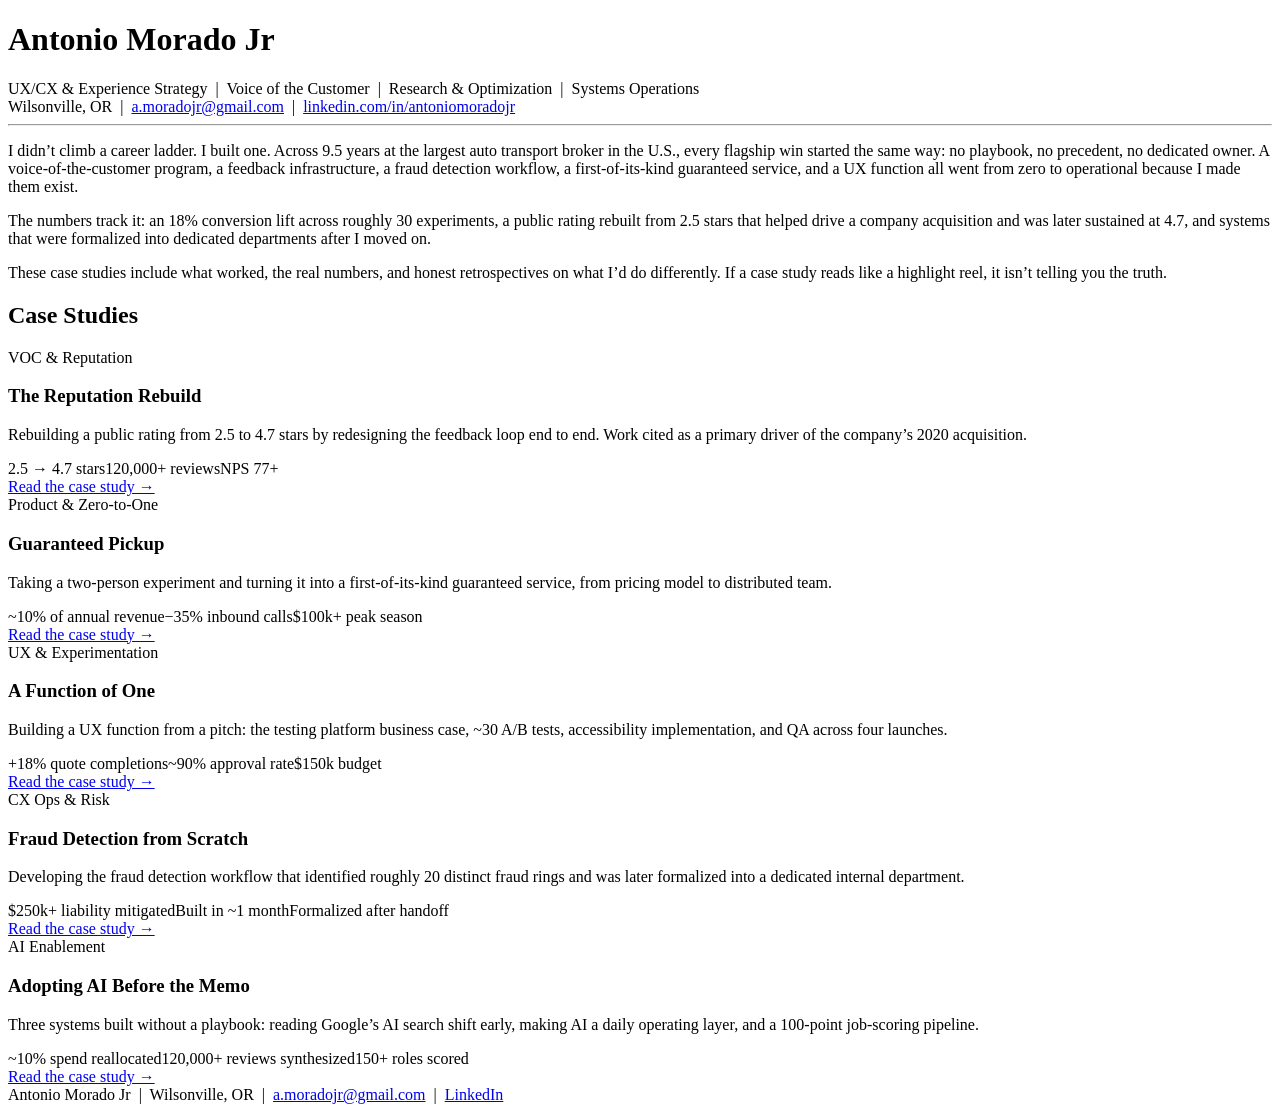
==== index.html @ a253881f "Add files via upload" ====
<!DOCTYPE html>
<html lang="en">
<head>
<meta charset="utf-8">
<meta name="viewport" content="width=device-width, initial-scale=1">
<title>Antonio Morado Jr | UX, CX &amp; Experience Strategy</title>
<meta name="description" content="Zero-to-one builder: UX research, experimentation, voice of the customer, and systems operations. Case studies with real numbers and honest retrospectives.">
<link rel="preconnect" href="https://fonts.googleapis.com">
<link href="https://fonts.googleapis.com/css2?family=Roboto:ital,wght@0,400;0,500;0,700;1,400;1,500&display=swap" rel="stylesheet">
<link rel="stylesheet" href="style.css">
</head>
<body><div class="wrap">

<h1 class="hero-title">Antonio Morado Jr</h1>
<div class="hero-sub">UX/CX &amp; Experience Strategy &nbsp;|&nbsp; Voice of the Customer &nbsp;|&nbsp; Research &amp; Optimization &nbsp;|&nbsp; Systems Operations</div>
<div class="hero-contact">Wilsonville, OR &nbsp;|&nbsp; <a href="mailto:a.moradojr@gmail.com">a.moradojr@gmail.com</a> &nbsp;|&nbsp; <a href="https://linkedin.com/in/antoniomoradojr">linkedin.com/in/antoniomoradojr</a></div>
<hr class="divider">
<p>I didn&rsquo;t climb a career ladder. I built one. Across 9.5 years at the largest auto transport broker in the U.S., every flagship win started the same way: no playbook, no precedent, no dedicated owner. A voice-of-the-customer program, a feedback infrastructure, a fraud detection workflow, a first-of-its-kind guaranteed service, and a UX function all went from zero to operational because I made them exist.</p>
<p>The numbers track it: an 18% conversion lift across roughly 30 experiments, a public rating rebuilt from 2.5 stars that helped drive a company acquisition and was later sustained at 4.7, and systems that were formalized into dedicated departments after I moved on.</p>
<p>These case studies include what worked, the real numbers, and honest retrospectives on what I&rsquo;d do differently. If a case study reads like a highlight reel, it isn&rsquo;t telling you the truth.</p>
<h2>Case Studies</h2>

<div class="cards">
<div class="card"><div class="cat">VOC &amp; Reputation</div><h3>The Reputation Rebuild</h3>
<p>Rebuilding a public rating from 2.5 to 4.7 stars by redesigning the feedback loop end to end. Work cited as a primary driver of the company&rsquo;s 2020 acquisition.</p>
<div class="chips"><span class="chip">2.5 &rarr; 4.7 stars</span><span class="chip">120,000+ reviews</span><span class="chip">NPS 77+</span></div>
<a class="go" href="reputation-rebuild.html">Read the case study &rarr;</a></div>

<div class="card"><div class="cat">Product &amp; Zero-to-One</div><h3>Guaranteed Pickup</h3>
<p>Taking a two-person experiment and turning it into a first-of-its-kind guaranteed service, from pricing model to distributed team.</p>
<div class="chips"><span class="chip">~10% of annual revenue</span><span class="chip">&minus;35% inbound calls</span><span class="chip">$100k+ peak season</span></div>
<a class="go" href="guaranteed-pickup.html">Read the case study &rarr;</a></div>

<div class="card"><div class="cat">UX &amp; Experimentation</div><h3>A Function of One</h3>
<p>Building a UX function from a pitch: the testing platform business case, ~30 A/B tests, accessibility implementation, and QA across four launches.</p>
<div class="chips"><span class="chip">+18% quote completions</span><span class="chip">~90% approval rate</span><span class="chip">$150k budget</span></div>
<a class="go" href="building-the-ux-function.html">Read the case study &rarr;</a></div>

<div class="card"><div class="cat">CX Ops &amp; Risk</div><h3>Fraud Detection from Scratch</h3>
<p>Developing the fraud detection workflow that identified roughly 20 distinct fraud rings and was later formalized into a dedicated internal department.</p>
<div class="chips"><span class="chip">$250k+ liability mitigated</span><span class="chip">Built in ~1 month</span><span class="chip">Formalized after handoff</span></div>
<a class="go" href="fraud-detection.html">Read the case study &rarr;</a></div>

<div class="card"><div class="cat">AI Enablement</div><h3>Adopting AI Before the Memo</h3>
<p>Three systems built without a playbook: reading Google&rsquo;s AI search shift early, making AI a daily operating layer, and a 100-point job-scoring pipeline.</p>
<div class="chips"><span class="chip">~10% spend reallocated</span><span class="chip">120,000+ reviews synthesized</span><span class="chip">150+ roles scored</span></div>
<a class="go" href="ai-enablement.html">Read the case study &rarr;</a></div>
</div>

<footer>Antonio Morado Jr &nbsp;|&nbsp; Wilsonville, OR &nbsp;|&nbsp; <a href="mailto:a.moradojr@gmail.com">a.moradojr@gmail.com</a> &nbsp;|&nbsp; <a href="https://linkedin.com/in/antoniomoradojr">LinkedIn</a></footer>
</div></body></html>
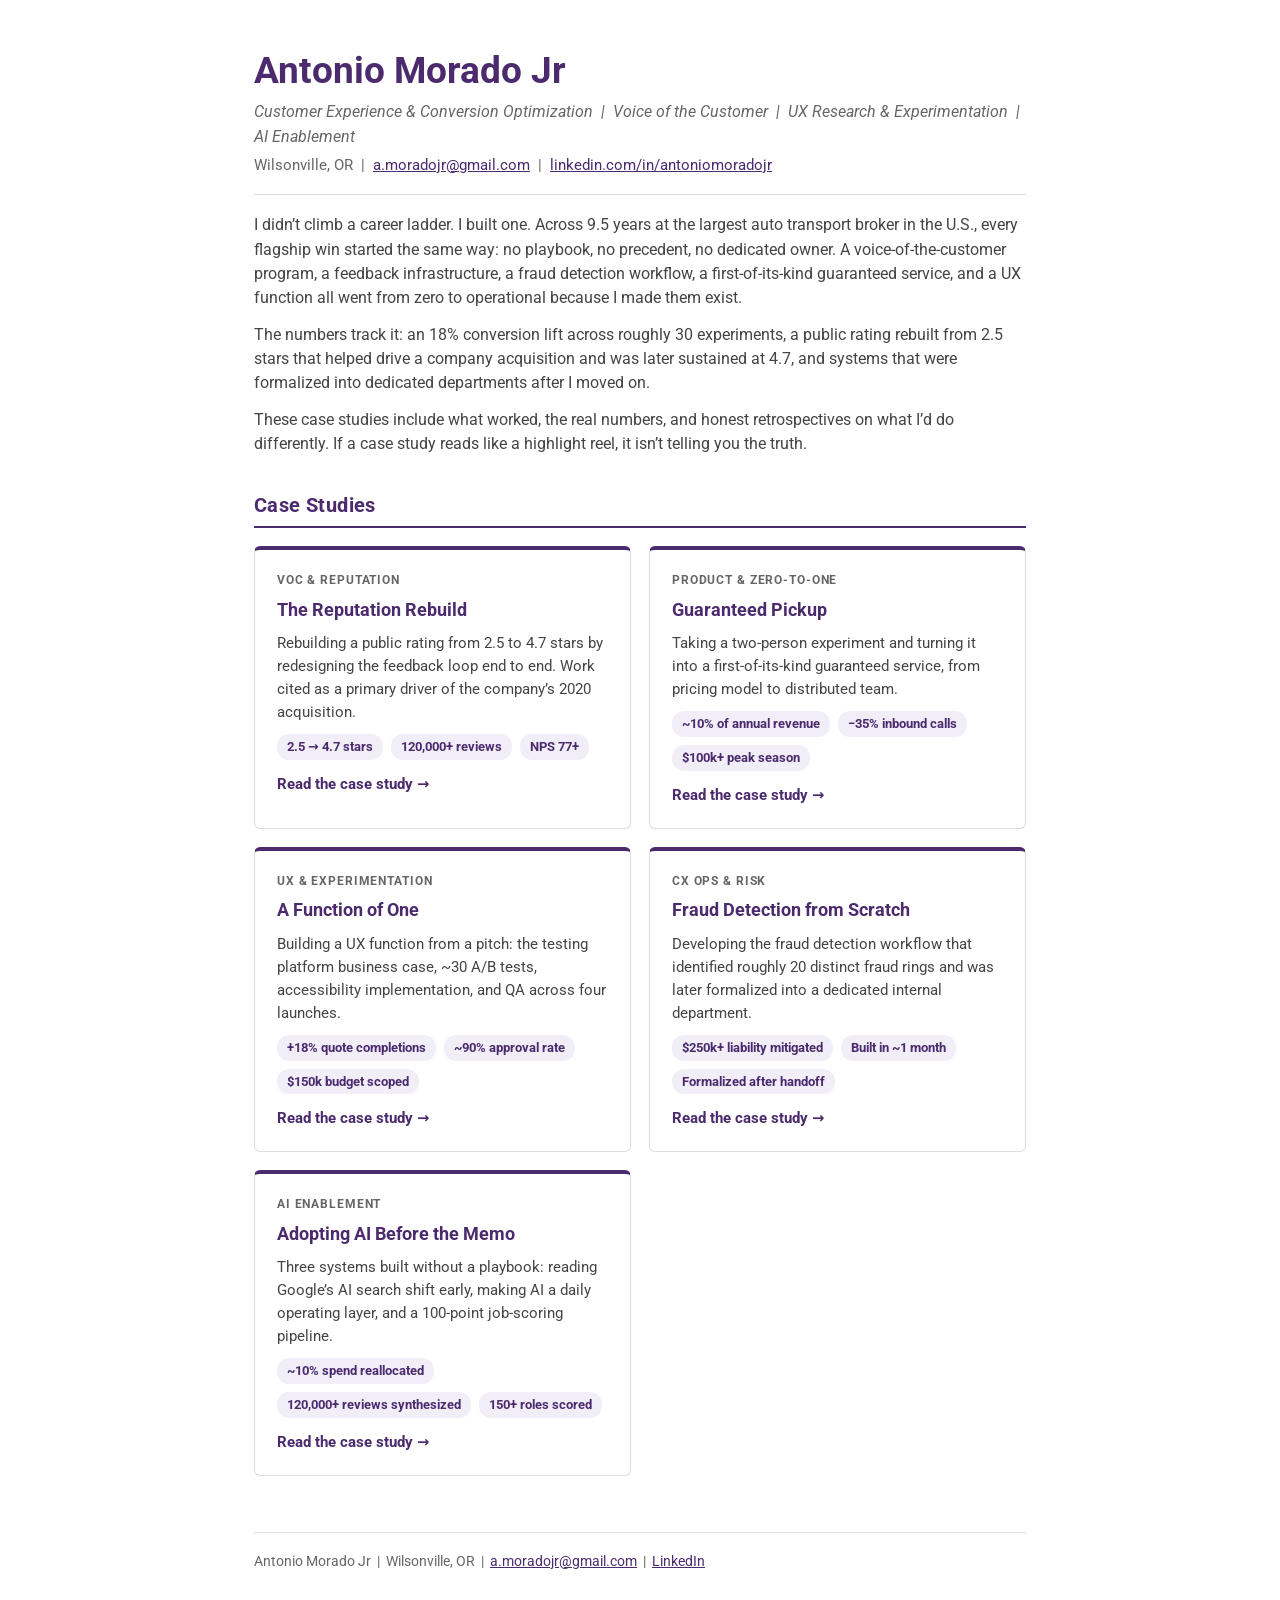
==== commit a7c560ad: "Add files via upload" ====
--- a/index.html
+++ b/index.html
@@ -3,8 +3,8 @@
 <head>
 <meta charset="utf-8">
 <meta name="viewport" content="width=device-width, initial-scale=1">
-<title>Antonio Morado Jr | UX, CX &amp; Experience Strategy</title>
-<meta name="description" content="Zero-to-one builder: UX research, experimentation, voice of the customer, and systems operations. Case studies with real numbers and honest retrospectives.">
+<title>Antonio Morado Jr | Customer Experience &amp; Conversion Optimization</title>
+<meta name="description" content="Zero-to-one builder: customer experience, conversion optimization, voice of the customer, and AI enablement. Case studies with real numbers and honest retrospectives.">
 <link rel="preconnect" href="https://fonts.googleapis.com">
 <link href="https://fonts.googleapis.com/css2?family=Roboto:ital,wght@0,400;0,500;0,700;1,400;1,500&display=swap" rel="stylesheet">
 <link rel="stylesheet" href="style.css">
@@ -12,7 +12,7 @@
 <body><div class="wrap">
 
 <h1 class="hero-title">Antonio Morado Jr</h1>
-<div class="hero-sub">UX/CX &amp; Experience Strategy &nbsp;|&nbsp; Voice of the Customer &nbsp;|&nbsp; Research &amp; Optimization &nbsp;|&nbsp; Systems Operations</div>
+<div class="hero-sub">Customer Experience &amp; Conversion Optimization &nbsp;|&nbsp; Voice of the Customer &nbsp;|&nbsp; UX Research &amp; Experimentation &nbsp;|&nbsp; AI Enablement</div>
 <div class="hero-contact">Wilsonville, OR &nbsp;|&nbsp; <a href="mailto:a.moradojr@gmail.com">a.moradojr@gmail.com</a> &nbsp;|&nbsp; <a href="https://linkedin.com/in/antoniomoradojr">linkedin.com/in/antoniomoradojr</a></div>
 <hr class="divider">
 <p>I didn&rsquo;t climb a career ladder. I built one. Across 9.5 years at the largest auto transport broker in the U.S., every flagship win started the same way: no playbook, no precedent, no dedicated owner. A voice-of-the-customer program, a feedback infrastructure, a fraud detection workflow, a first-of-its-kind guaranteed service, and a UX function all went from zero to operational because I made them exist.</p>
@@ -33,7 +33,7 @@
 
 <div class="card"><div class="cat">UX &amp; Experimentation</div><h3>A Function of One</h3>
 <p>Building a UX function from a pitch: the testing platform business case, ~30 A/B tests, accessibility implementation, and QA across four launches.</p>
-<div class="chips"><span class="chip">+18% quote completions</span><span class="chip">~90% approval rate</span><span class="chip">$150k budget</span></div>
+<div class="chips"><span class="chip">+18% quote completions</span><span class="chip">~90% approval rate</span><span class="chip">$150k budget scoped</span></div>
 <a class="go" href="building-the-ux-function.html">Read the case study &rarr;</a></div>
 
 <div class="card"><div class="cat">CX Ops &amp; Risk</div><h3>Fraud Detection from Scratch</h3>
@@ -48,4 +48,4 @@
 </div>
 
 <footer>Antonio Morado Jr &nbsp;|&nbsp; Wilsonville, OR &nbsp;|&nbsp; <a href="mailto:a.moradojr@gmail.com">a.moradojr@gmail.com</a> &nbsp;|&nbsp; <a href="https://linkedin.com/in/antoniomoradojr">LinkedIn</a></footer>
-</div></body></html>+</div></body></html>
--- a/style.css
+++ b/style.css
@@ -0,0 +1,37 @@
+
+:root { --purple:#4B2B6E; --gray:#444; --lightgray:#666; --rule:#ddd; --bg:#fff; }
+* { box-sizing:border-box; margin:0; padding:0; }
+body { font-family:'Roboto',system-ui,-apple-system,sans-serif; color:var(--gray); background:var(--bg); line-height:1.55; }
+.wrap { max-width:820px; margin:0 auto; padding:48px 24px 72px; }
+a { color:var(--purple); }
+.kicker { font-style:italic; color:var(--lightgray); font-size:.95rem; margin-bottom:6px; }
+h1 { color:var(--purple); font-size:1.9rem; line-height:1.25; margin-bottom:8px; }
+.byline { color:var(--lightgray); font-size:.9rem; margin-bottom:14px; }
+.divider { border:none; border-top:1px solid var(--rule); margin:18px 0; }
+.glance-label { font-weight:700; font-size:.8rem; letter-spacing:.06em; color:var(--lightgray); margin-bottom:8px; }
+.metric { margin:7px 0; font-size:.92rem; color:var(--lightgray); }
+.metric b { color:var(--purple); font-size:1.25rem; font-weight:700; margin-right:8px; }
+.tagline { font-style:italic; color:var(--lightgray); font-size:.92rem; margin:10px 0 4px; }
+h2 { color:var(--purple); font-size:1.25rem; margin:34px 0 10px; padding-bottom:5px; border-bottom:2px solid var(--purple); letter-spacing:.02em; }
+h3 { color:var(--purple); font-size:1.02rem; margin:22px 0 6px; }
+p { margin:0 0 12px; font-size:.98rem; }
+blockquote { border-left:4px solid var(--purple); color:var(--purple); font-style:italic; padding:4px 18px; margin:18px 24px; font-size:1.02rem; }
+.note { font-style:italic; color:var(--lightgray); font-size:.9rem; }
+.backlink { display:inline-block; margin-bottom:26px; font-size:.9rem; text-decoration:none; }
+.backlink:hover { text-decoration:underline; }
+footer { margin-top:56px; padding-top:18px; border-top:1px solid var(--rule); font-size:.9rem; color:var(--lightgray); }
+/* landing */
+.hero-title { color:var(--purple); font-size:2.3rem; margin-bottom:6px; }
+.hero-sub { color:var(--lightgray); font-style:italic; margin-bottom:4px; }
+.hero-contact { font-size:.92rem; color:var(--lightgray); margin-bottom:18px; }
+.cards { display:grid; grid-template-columns:1fr; gap:18px; margin-top:18px; }
+.card { border:1px solid var(--rule); border-top:4px solid var(--purple); border-radius:6px; padding:20px 22px; }
+.card .cat { font-size:.78rem; font-weight:700; letter-spacing:.07em; color:var(--lightgray); text-transform:uppercase; }
+.card h3 { margin:6px 0 8px; font-size:1.15rem; }
+.card p { font-size:.93rem; margin-bottom:10px; }
+.chips { display:flex; flex-wrap:wrap; gap:8px; margin-bottom:12px; }
+.chip { background:#f2eef8; color:var(--purple); font-size:.8rem; font-weight:700; padding:3px 10px; border-radius:12px; }
+.card a.go { font-weight:700; text-decoration:none; font-size:.92rem; }
+.card a.go:hover { text-decoration:underline; }
+.pending { color:var(--lightgray); font-size:.88rem; font-style:italic; }
+@media (min-width:700px){ .cards{ grid-template-columns:1fr 1fr; } }
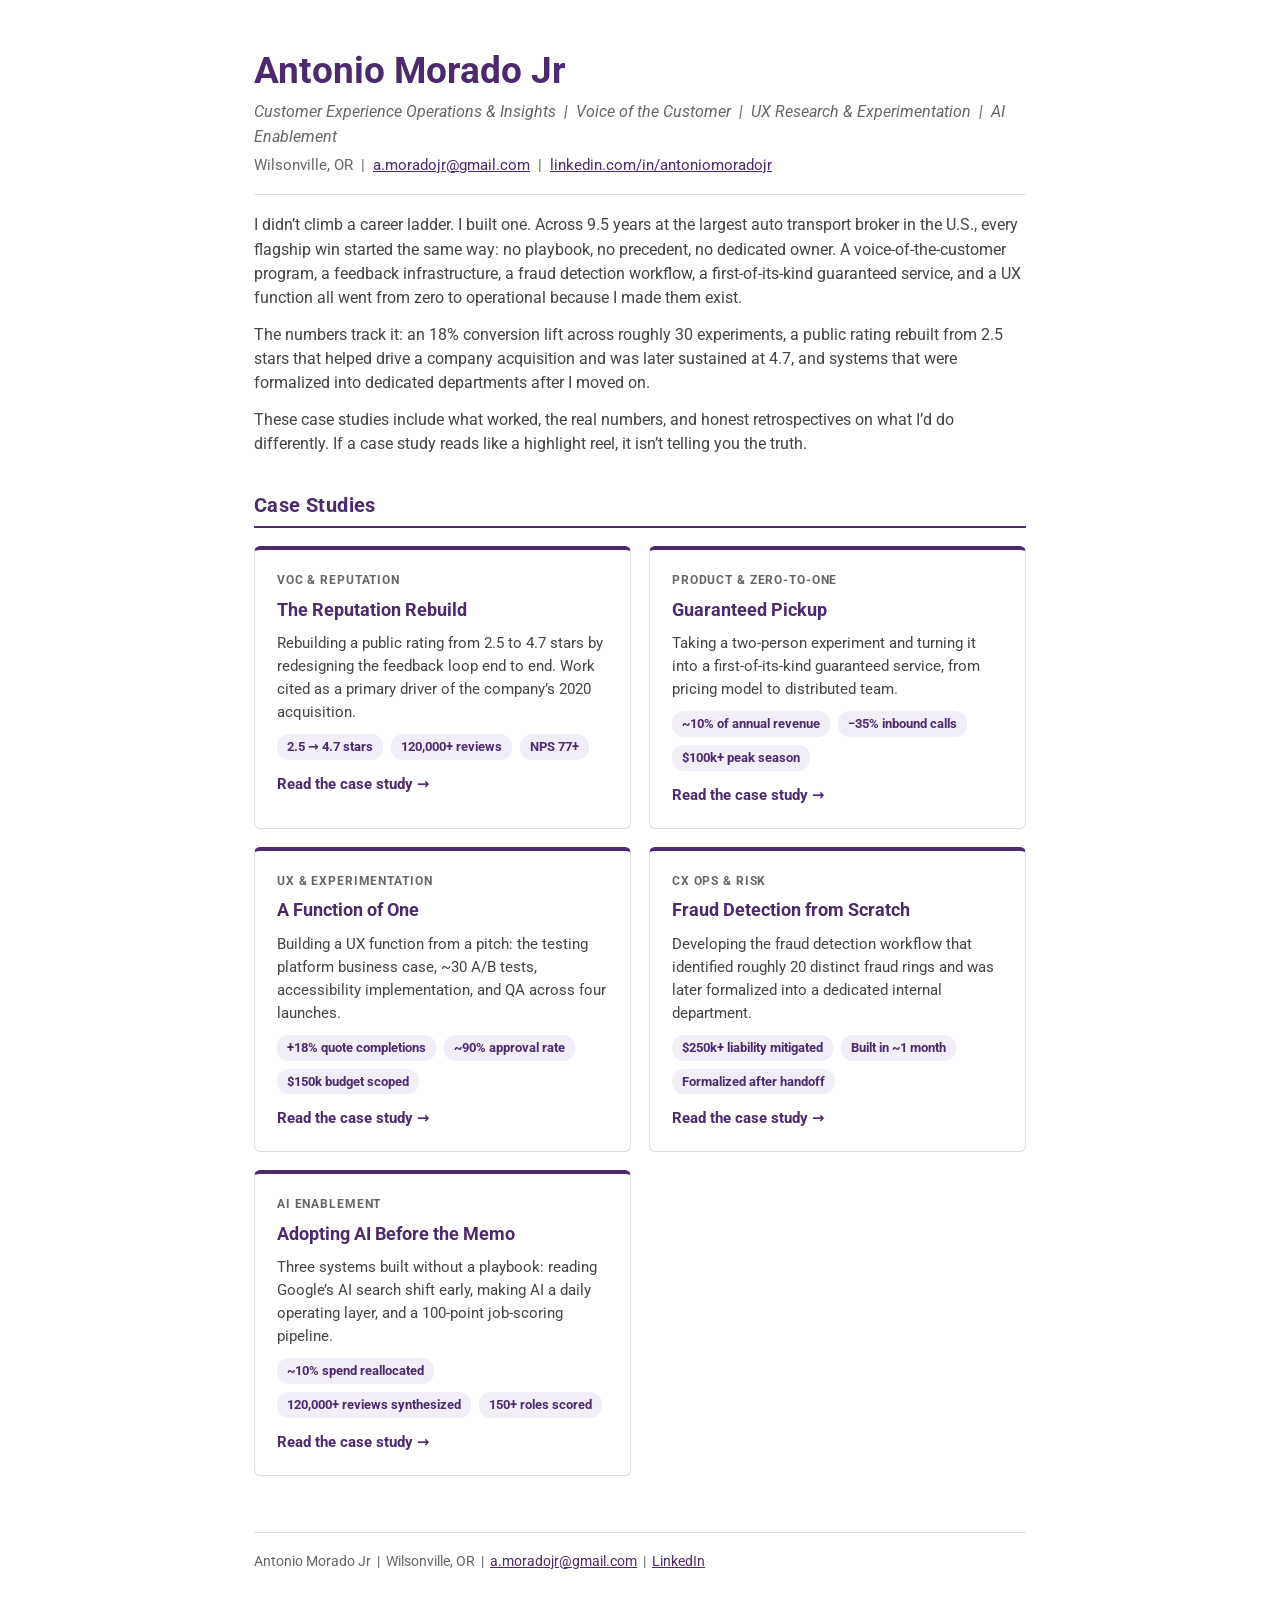
==== commit 3ab89f4a: "Update meta description and hero subtitle" ====
--- a/index.html
+++ b/index.html
@@ -4,7 +4,7 @@
 <meta charset="utf-8">
 <meta name="viewport" content="width=device-width, initial-scale=1">
 <title>Antonio Morado Jr | Customer Experience &amp; Conversion Optimization</title>
-<meta name="description" content="Zero-to-one builder: customer experience, conversion optimization, voice of the customer, and AI enablement. Case studies with real numbers and honest retrospectives.">
+<meta name="description" content="Zero-to-one builder: customer experience operations, conversion optimization, voice of the customer, and AI enablement. Case studies with real numbers and honest retrospectives.">
 <link rel="preconnect" href="https://fonts.googleapis.com">
 <link href="https://fonts.googleapis.com/css2?family=Roboto:ital,wght@0,400;0,500;0,700;1,400;1,500&display=swap" rel="stylesheet">
 <link rel="stylesheet" href="style.css">
@@ -12,7 +12,7 @@
 <body><div class="wrap">
 
 <h1 class="hero-title">Antonio Morado Jr</h1>
-<div class="hero-sub">Customer Experience &amp; Conversion Optimization &nbsp;|&nbsp; Voice of the Customer &nbsp;|&nbsp; UX Research &amp; Experimentation &nbsp;|&nbsp; AI Enablement</div>
+<div class="hero-sub">Customer Experience Operations &amp; Insights &nbsp;|&nbsp; Voice of the Customer &nbsp;|&nbsp; UX Research &amp; Experimentation &nbsp;|&nbsp; AI Enablement</div>
 <div class="hero-contact">Wilsonville, OR &nbsp;|&nbsp; <a href="mailto:a.moradojr@gmail.com">a.moradojr@gmail.com</a> &nbsp;|&nbsp; <a href="https://linkedin.com/in/antoniomoradojr">linkedin.com/in/antoniomoradojr</a></div>
 <hr class="divider">
 <p>I didn&rsquo;t climb a career ladder. I built one. Across 9.5 years at the largest auto transport broker in the U.S., every flagship win started the same way: no playbook, no precedent, no dedicated owner. A voice-of-the-customer program, a feedback infrastructure, a fraud detection workflow, a first-of-its-kind guaranteed service, and a UX function all went from zero to operational because I made them exist.</p>
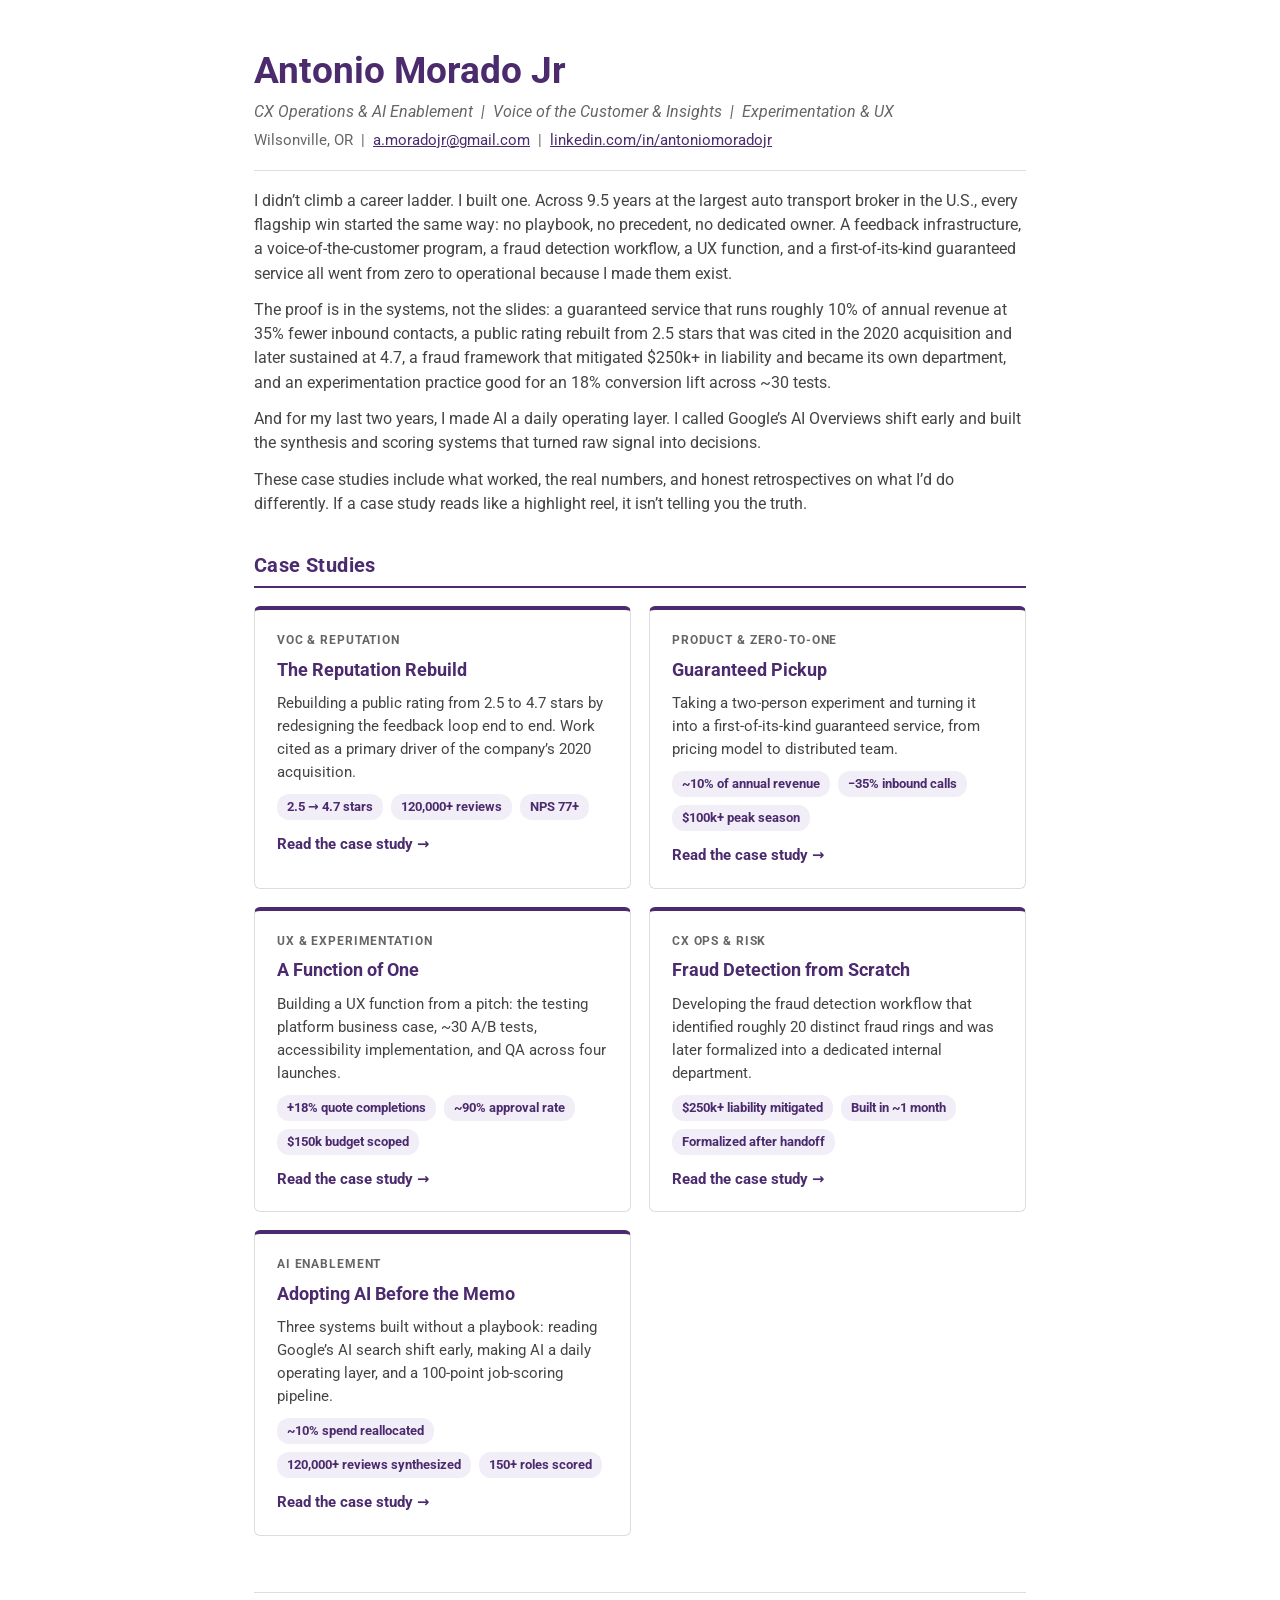
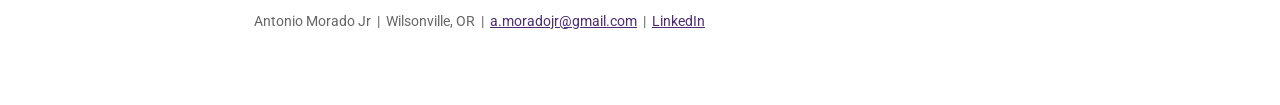
==== commit 4eaeb530: "Revise hero subtitle and enhance professional summary Updated the hero subtitle and added new paragr" ====
--- a/index.html
+++ b/index.html
@@ -12,11 +12,12 @@
 <body><div class="wrap">
 
 <h1 class="hero-title">Antonio Morado Jr</h1>
-<div class="hero-sub">Customer Experience Operations &amp; Insights &nbsp;|&nbsp; Voice of the Customer &nbsp;|&nbsp; UX Research &amp; Experimentation &nbsp;|&nbsp; AI Enablement</div>
+<div class="hero-sub">CX Operations &amp; AI Enablement &nbsp;|&nbsp; Voice of the Customer &amp; Insights &nbsp;|&nbsp; Experimentation &amp; UX </div>
 <div class="hero-contact">Wilsonville, OR &nbsp;|&nbsp; <a href="mailto:a.moradojr@gmail.com">a.moradojr@gmail.com</a> &nbsp;|&nbsp; <a href="https://linkedin.com/in/antoniomoradojr">linkedin.com/in/antoniomoradojr</a></div>
 <hr class="divider">
-<p>I didn&rsquo;t climb a career ladder. I built one. Across 9.5 years at the largest auto transport broker in the U.S., every flagship win started the same way: no playbook, no precedent, no dedicated owner. A voice-of-the-customer program, a feedback infrastructure, a fraud detection workflow, a first-of-its-kind guaranteed service, and a UX function all went from zero to operational because I made them exist.</p>
-<p>The numbers track it: an 18% conversion lift across roughly 30 experiments, a public rating rebuilt from 2.5 stars that helped drive a company acquisition and was later sustained at 4.7, and systems that were formalized into dedicated departments after I moved on.</p>
+<p>I didn&rsquo;t climb a career ladder. I built one. Across 9.5 years at the largest auto transport broker in the U.S., every flagship win started the same way: no playbook, no precedent, no dedicated owner. A feedback infrastructure, a voice-of-the-customer program, a fraud detection workflow, a UX function, and a first-of-its-kind guaranteed service all went from zero to operational because I made them exist.</p>
+<p>The proof is in the systems, not the slides: a guaranteed service that runs roughly 10% of annual revenue at 35% fewer inbound contacts, a public rating rebuilt from 2.5 stars that was cited in the 2020 acquisition and later sustained at 4.7, a fraud framework that mitigated $250k+ in liability and became its own department, and an experimentation practice good for an 18% conversion lift across ~30 tests.</p>
+<p>And for my last two years, I made AI a daily operating layer. I called Google&rsquo;s AI Overviews shift early and built the synthesis and scoring systems that turned raw signal into decisions.</p>
 <p>These case studies include what worked, the real numbers, and honest retrospectives on what I&rsquo;d do differently. If a case study reads like a highlight reel, it isn&rsquo;t telling you the truth.</p>
 <h2>Case Studies</h2>
 
